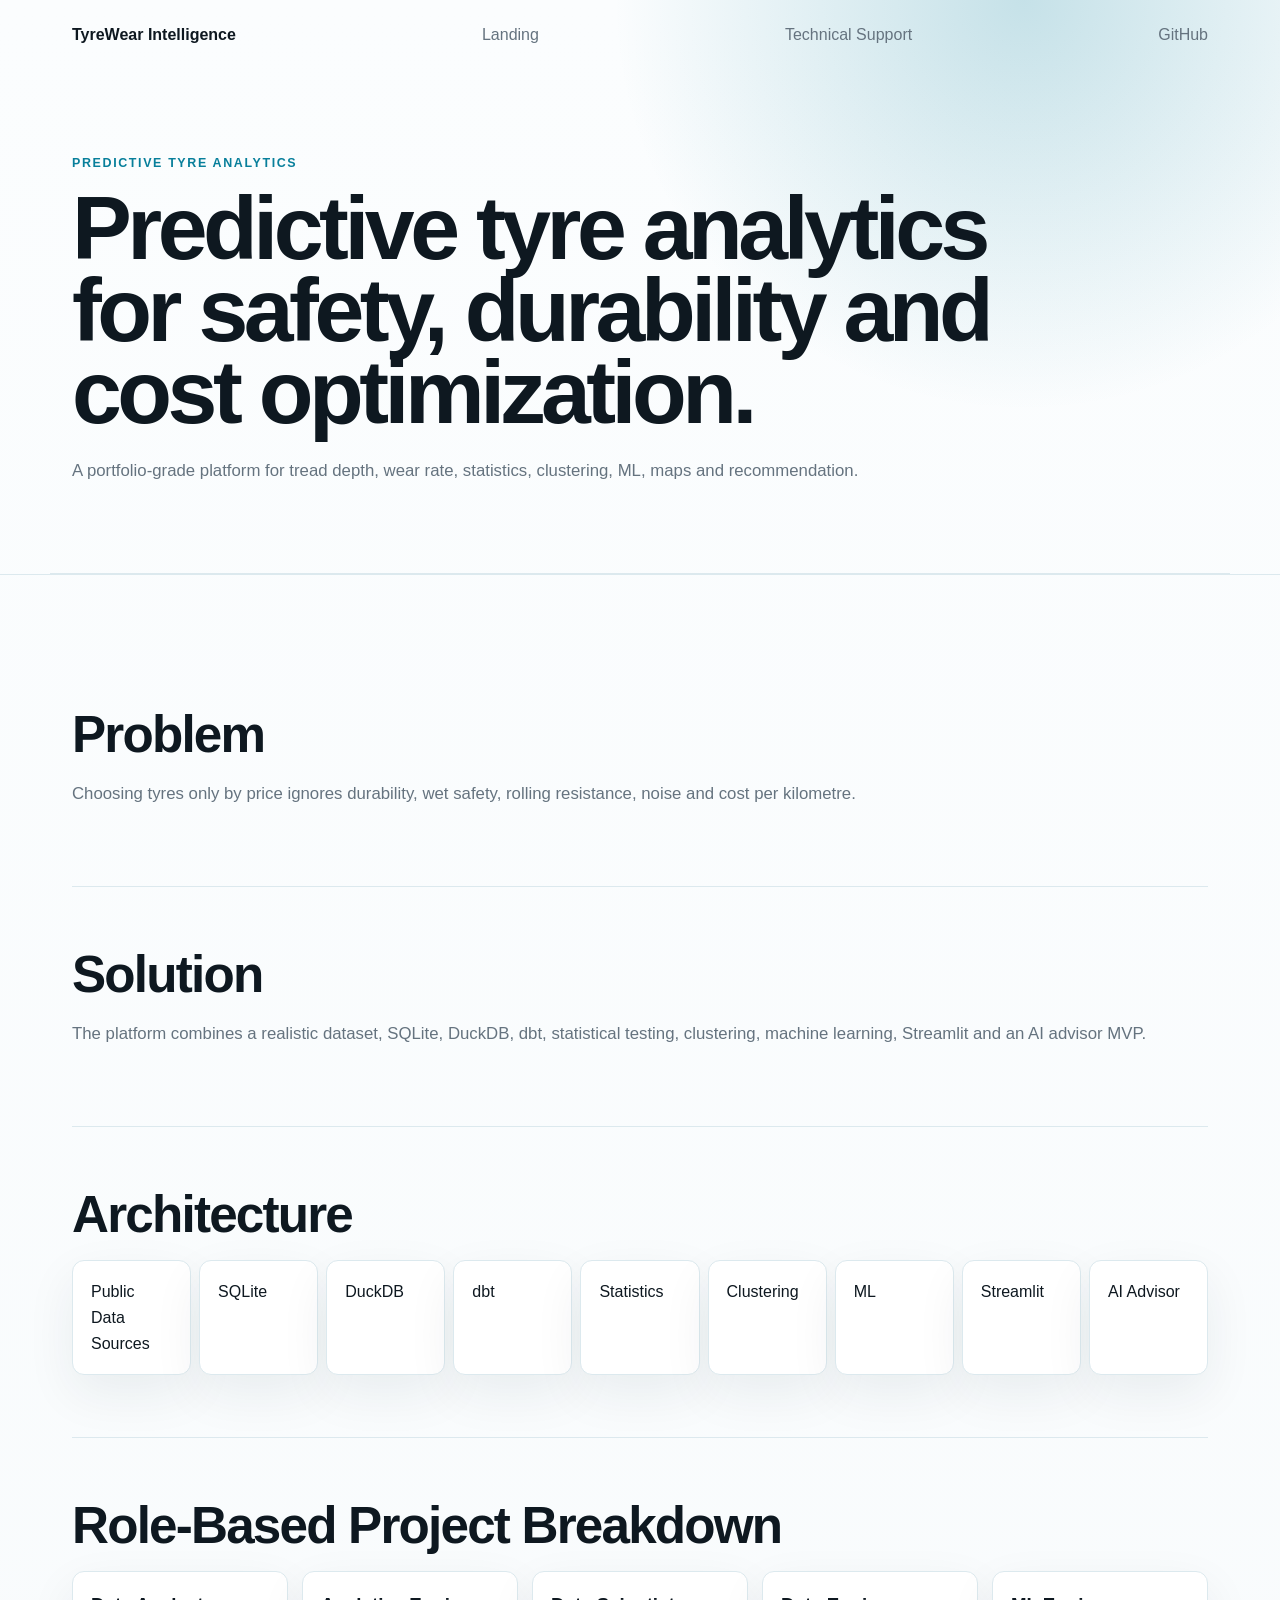
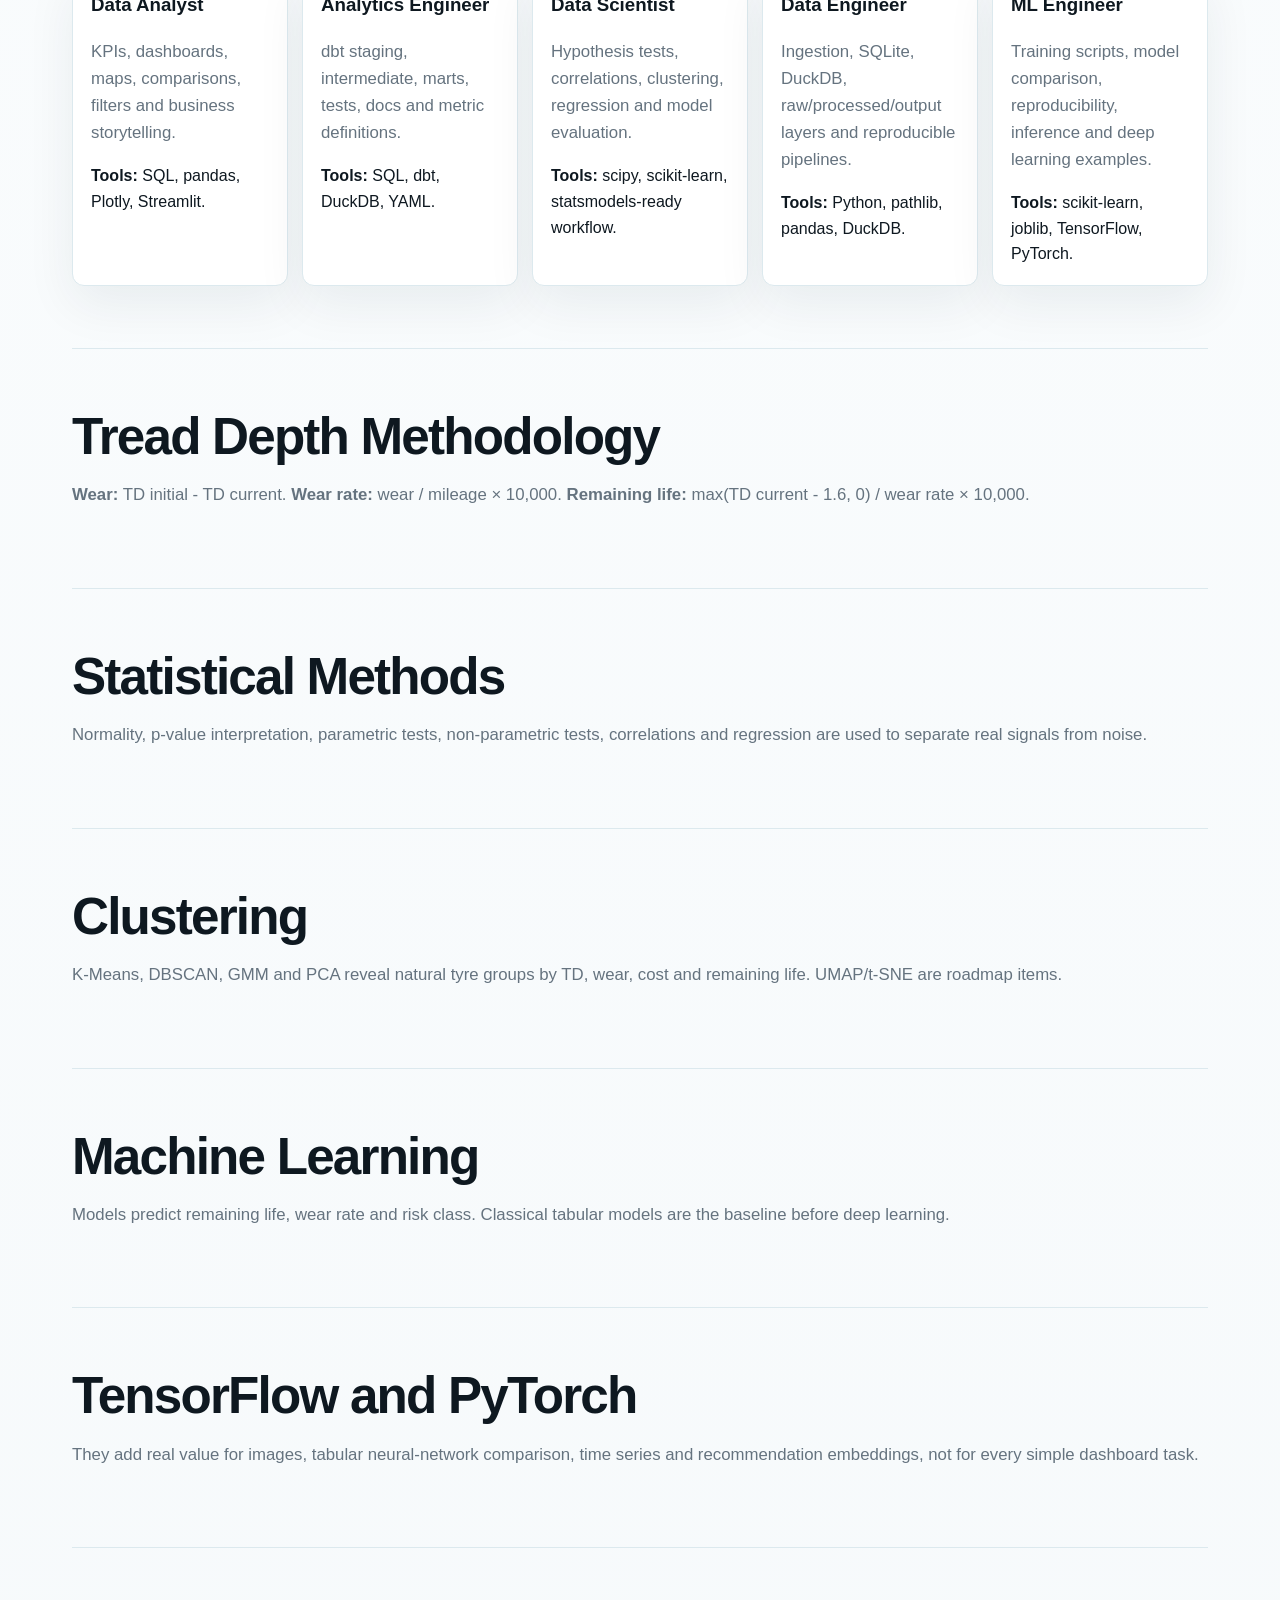
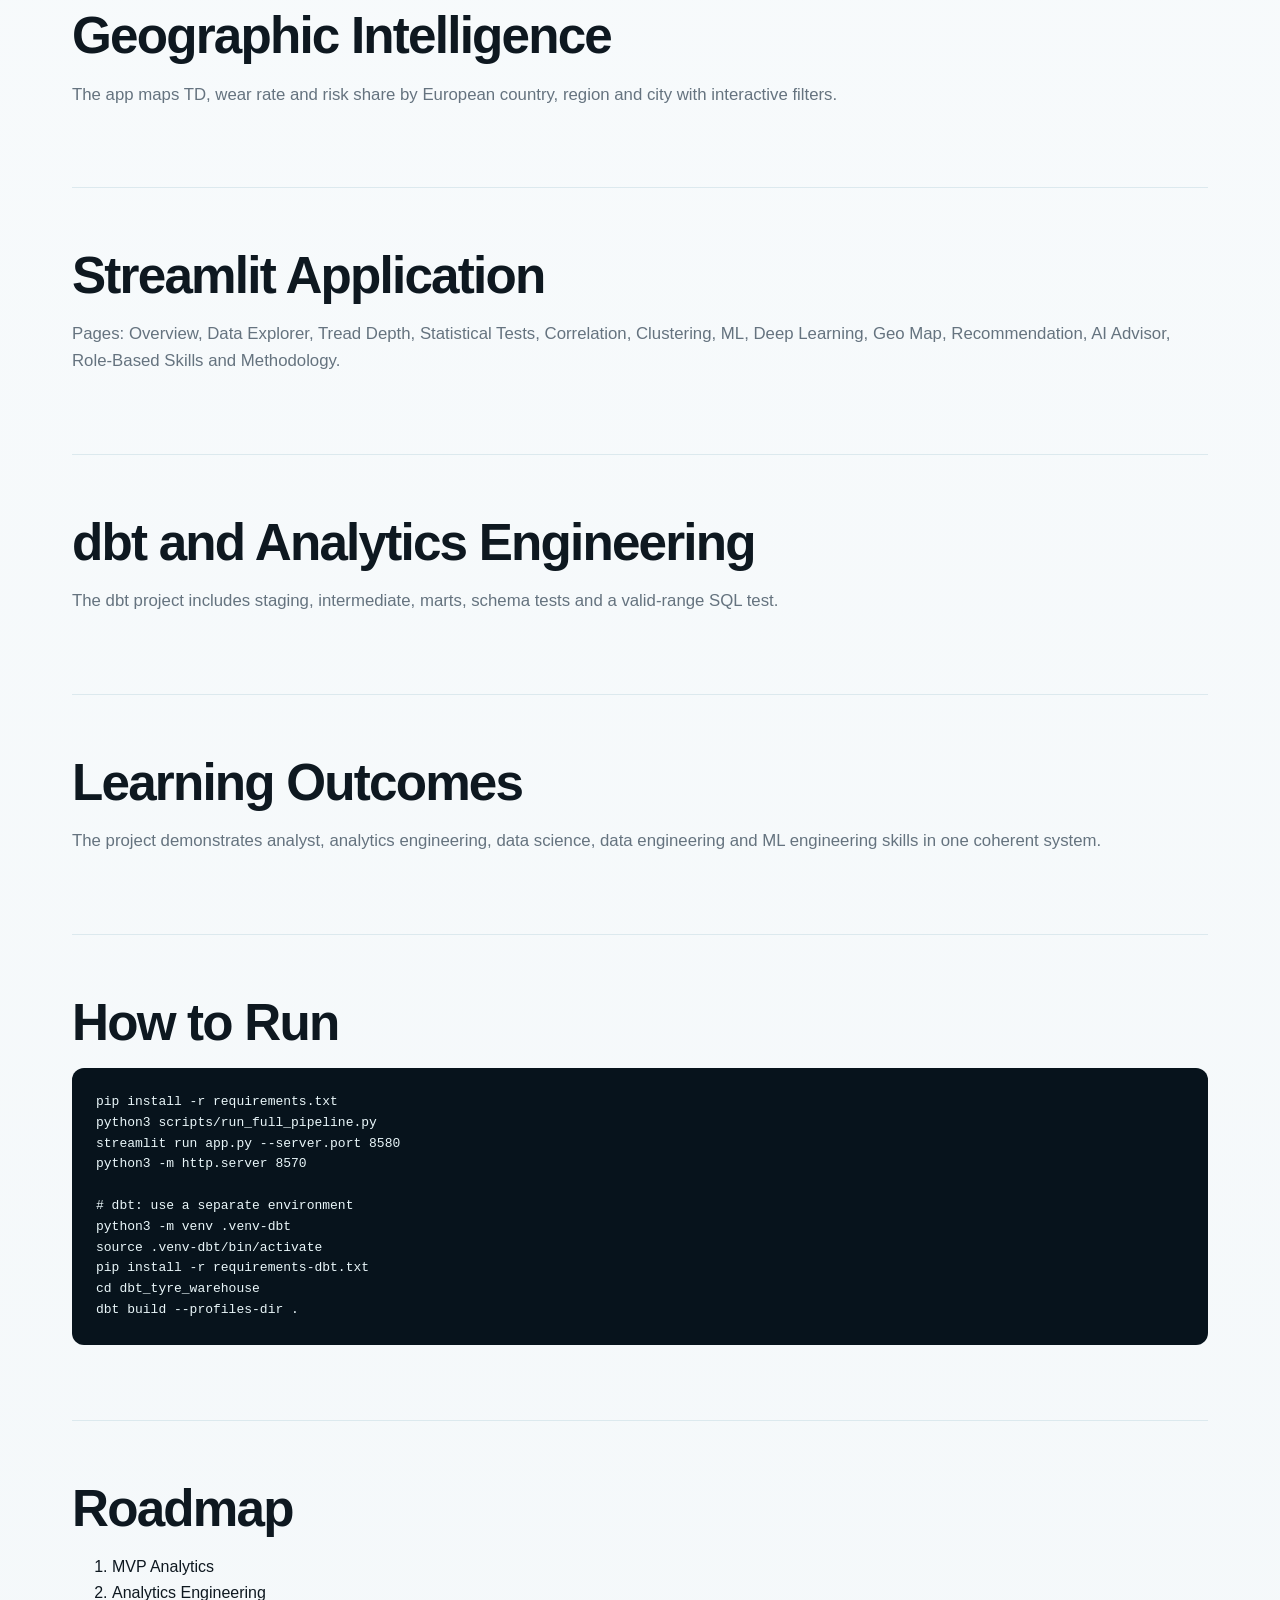
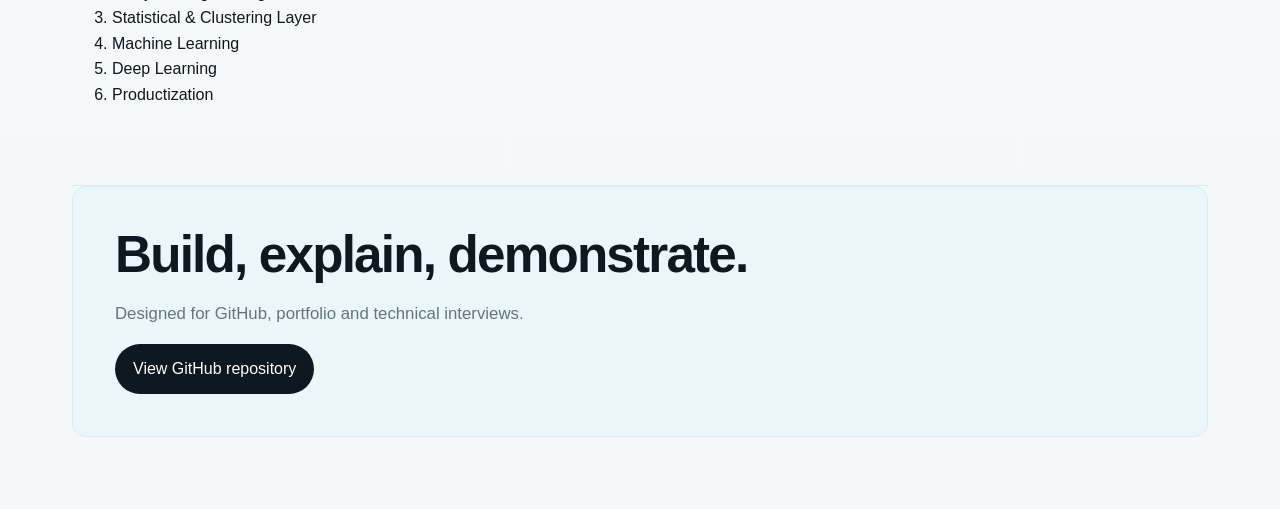
==== docs_html/index.html @ f2911263 "feat: build professional tyrewear intelligence platform" ====
<!DOCTYPE html>
<html lang="en">
<head>
  <meta charset="UTF-8">
  <meta name="viewport" content="width=device-width, initial-scale=1.0">
  <title>TyreWear Intelligence Documentation</title>
  <link rel="stylesheet" href="style.css">
</head>
<body>
  <header class="hero">
    <nav><strong>TyreWear Intelligence</strong><a href="../index.html">Landing</a><a href="../technical_support.html">Technical Support</a><a href="https://github.com/JoseCCFerreira/tyrewear-intelligence">GitHub</a></nav>
    <section>
      <p class="eyebrow">Predictive tyre analytics</p>
      <h1>Predictive tyre analytics for safety, durability and cost optimization.</h1>
      <p>A portfolio-grade platform for tread depth, wear rate, statistics, clustering, ML, maps and recommendation.</p>
    </section>
  </header>
  <main>
    <section><h2>Problem</h2><p>Choosing tyres only by price ignores durability, wet safety, rolling resistance, noise and cost per kilometre.</p></section>
    <section><h2>Solution</h2><p>The platform combines a realistic dataset, SQLite, DuckDB, dbt, statistical testing, clustering, machine learning, Streamlit and an AI advisor MVP.</p></section>
    <section><h2>Architecture</h2><div class="flow"><span>Public Data Sources</span><span>SQLite</span><span>DuckDB</span><span>dbt</span><span>Statistics</span><span>Clustering</span><span>ML</span><span>Streamlit</span><span>AI Advisor</span></div></section>
    <section><h2>Role-Based Project Breakdown</h2><div class="cards">
      <article><h3>Data Analyst</h3><p>KPIs, dashboards, maps, comparisons, filters and business storytelling.</p><b>Tools:</b> SQL, pandas, Plotly, Streamlit.</article>
      <article><h3>Analytics Engineer</h3><p>dbt staging, intermediate, marts, tests, docs and metric definitions.</p><b>Tools:</b> SQL, dbt, DuckDB, YAML.</article>
      <article><h3>Data Scientist</h3><p>Hypothesis tests, correlations, clustering, regression and model evaluation.</p><b>Tools:</b> scipy, scikit-learn, statsmodels-ready workflow.</article>
      <article><h3>Data Engineer</h3><p>Ingestion, SQLite, DuckDB, raw/processed/output layers and reproducible pipelines.</p><b>Tools:</b> Python, pathlib, pandas, DuckDB.</article>
      <article><h3>ML Engineer</h3><p>Training scripts, model comparison, reproducibility, inference and deep learning examples.</p><b>Tools:</b> scikit-learn, joblib, TensorFlow, PyTorch.</article>
    </div></section>
    <section><h2>Tread Depth Methodology</h2><p><b>Wear:</b> TD initial - TD current. <b>Wear rate:</b> wear / mileage × 10,000. <b>Remaining life:</b> max(TD current - 1.6, 0) / wear rate × 10,000.</p></section>
    <section><h2>Statistical Methods</h2><p>Normality, p-value interpretation, parametric tests, non-parametric tests, correlations and regression are used to separate real signals from noise.</p></section>
    <section><h2>Clustering</h2><p>K-Means, DBSCAN, GMM and PCA reveal natural tyre groups by TD, wear, cost and remaining life. UMAP/t-SNE are roadmap items.</p></section>
    <section><h2>Machine Learning</h2><p>Models predict remaining life, wear rate and risk class. Classical tabular models are the baseline before deep learning.</p></section>
    <section><h2>TensorFlow and PyTorch</h2><p>They add real value for images, tabular neural-network comparison, time series and recommendation embeddings, not for every simple dashboard task.</p></section>
    <section><h2>Geographic Intelligence</h2><p>The app maps TD, wear rate and risk share by European country, region and city with interactive filters.</p></section>
    <section><h2>Streamlit Application</h2><p>Pages: Overview, Data Explorer, Tread Depth, Statistical Tests, Correlation, Clustering, ML, Deep Learning, Geo Map, Recommendation, AI Advisor, Role-Based Skills and Methodology.</p></section>
    <section><h2>dbt and Analytics Engineering</h2><p>The dbt project includes staging, intermediate, marts, schema tests and a valid-range SQL test.</p></section>
    <section><h2>Learning Outcomes</h2><p>The project demonstrates analyst, analytics engineering, data science, data engineering and ML engineering skills in one coherent system.</p></section>
    <section><h2>How to Run</h2><pre><code>pip install -r requirements.txt
python3 scripts/run_full_pipeline.py
streamlit run app.py --server.port 8580
python3 -m http.server 8570

# dbt: use a separate environment
python3 -m venv .venv-dbt
source .venv-dbt/bin/activate
pip install -r requirements-dbt.txt
cd dbt_tyre_warehouse
dbt build --profiles-dir .</code></pre></section>
    <section><h2>Roadmap</h2><ol><li>MVP Analytics</li><li>Analytics Engineering</li><li>Statistical & Clustering Layer</li><li>Machine Learning</li><li>Deep Learning</li><li>Productization</li></ol></section>
    <section class="cta"><h2>Build, explain, demonstrate.</h2><p>Designed for GitHub, portfolio and technical interviews.</p><a href="https://github.com/JoseCCFerreira/tyrewear-intelligence">View GitHub repository</a></section>
  </main>
</body>
</html>
---- docs_html/style.css ----
:root{--bg:#f4f8fa;--ink:#0e1820;--muted:#65737f;--line:#dce9ee;--accent:#087f9b;--card:#fff;--soft:#eaf7fa}
*{box-sizing:border-box}body{margin:0;background:linear-gradient(180deg,#fbfdfe,var(--bg));color:var(--ink);font-family:Inter,Arial,sans-serif;line-height:1.6}a{color:inherit;text-decoration:none}
nav{display:flex;gap:22px;align-items:center;justify-content:space-between;max-width:1180px;margin:auto;padding:22px}
nav a{color:var(--muted)}.hero{background:radial-gradient(circle at 80% 0,rgba(8,127,155,.22),transparent 35%);border-bottom:1px solid var(--line)}.hero section,main{max-width:1180px;margin:auto;padding:72px 22px}.eyebrow{color:var(--accent);font-size:.78rem;text-transform:uppercase;letter-spacing:.13em;font-weight:800}
h1{max-width:950px;font-size:clamp(3rem,7vw,6rem);line-height:.92;letter-spacing:-.05em;margin:0 0 24px}h2{font-size:clamp(2rem,4vw,3.5rem);line-height:1;margin:0 0 20px;letter-spacing:-.035em}p{color:var(--muted);font-size:1.05rem}
section{padding:62px 0;border-bottom:1px solid var(--line)}.flow{display:grid;grid-template-columns:repeat(9,1fr);gap:8px}.flow span,.cards article{background:var(--card);border:1px solid var(--line);border-radius:12px;padding:18px;box-shadow:0 18px 50px rgba(0,40,60,.07)}
.cards{display:grid;grid-template-columns:repeat(5,1fr);gap:14px}.cards article{min-height:230px}.cards h3{margin-top:0}pre{background:#07131c;color:#eaf7fa;padding:24px;border-radius:12px;overflow:auto}.cta{background:var(--soft);padding:42px;border:1px solid var(--line);border-radius:14px}.cta a{display:inline-block;background:var(--ink);color:white;padding:12px 18px;border-radius:999px}
@media(max-width:900px){.flow,.cards{grid-template-columns:1fr}nav{align-items:flex-start;flex-direction:column}}
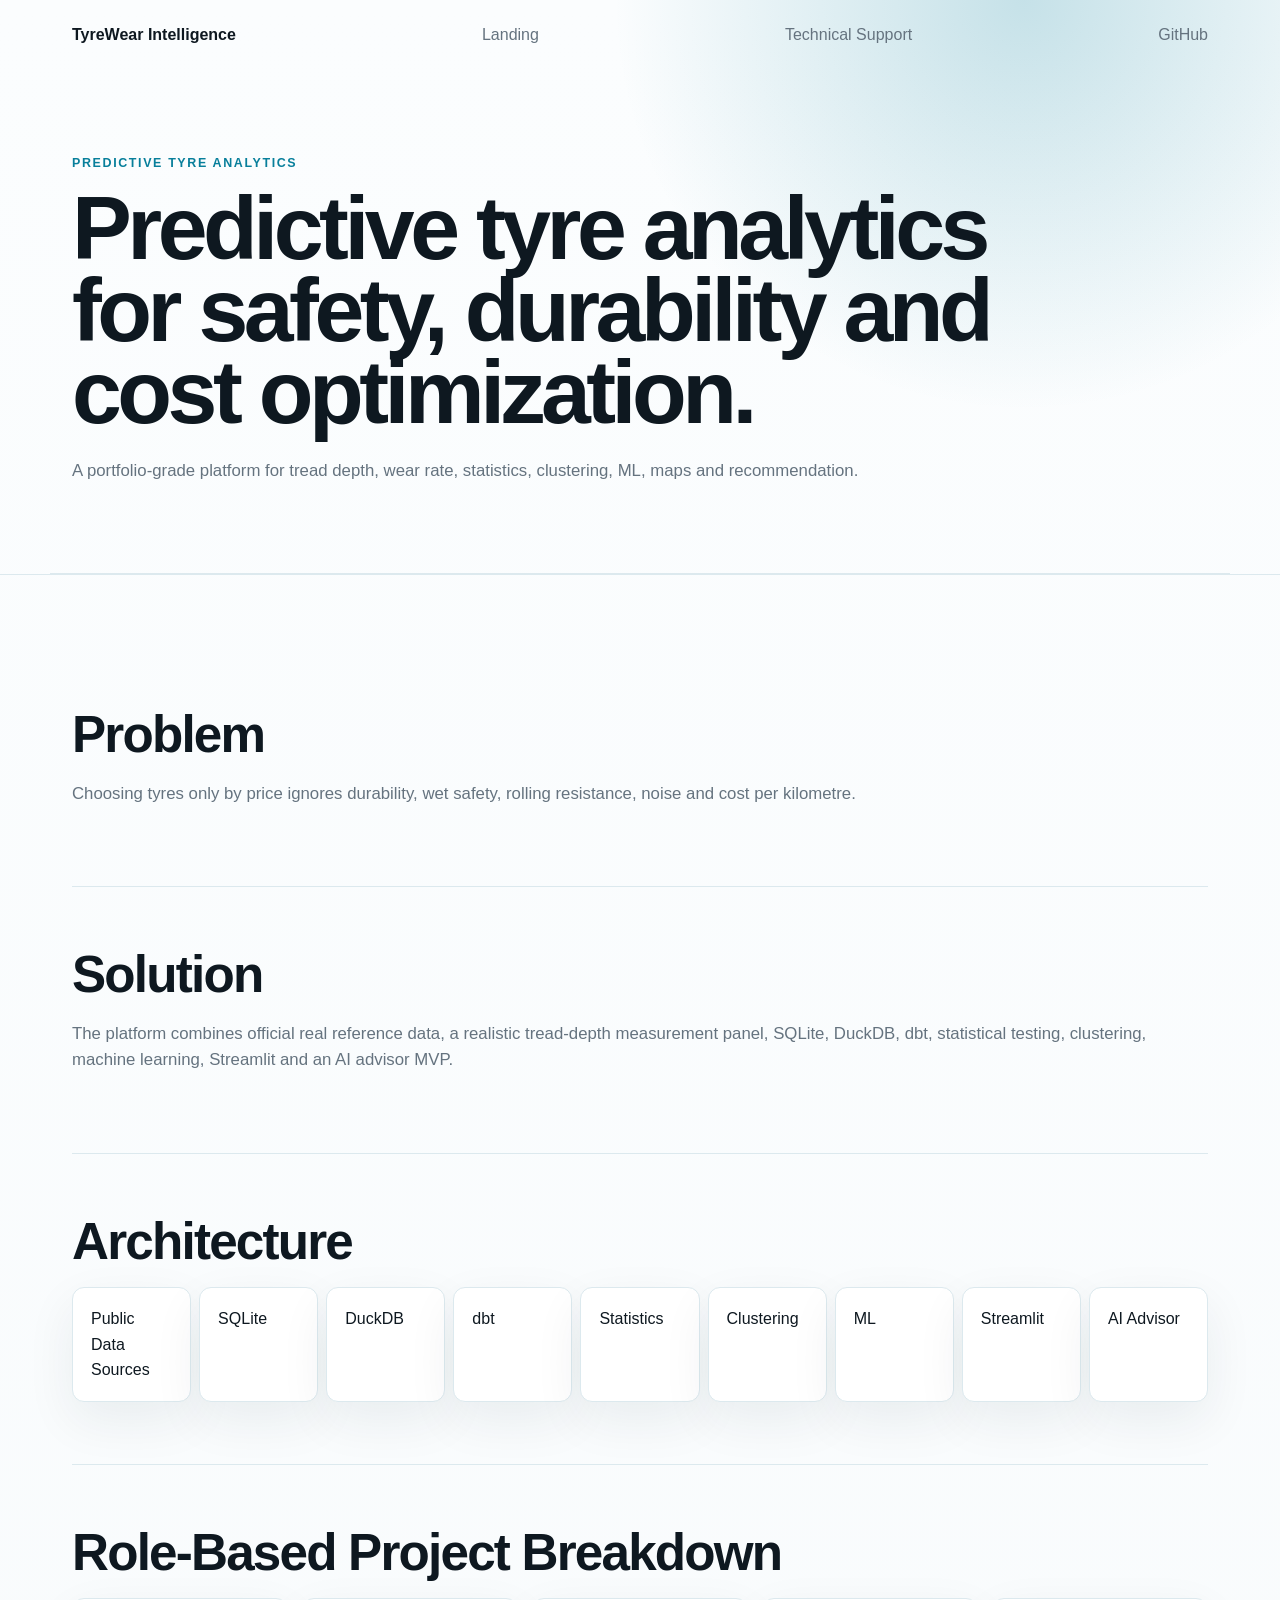
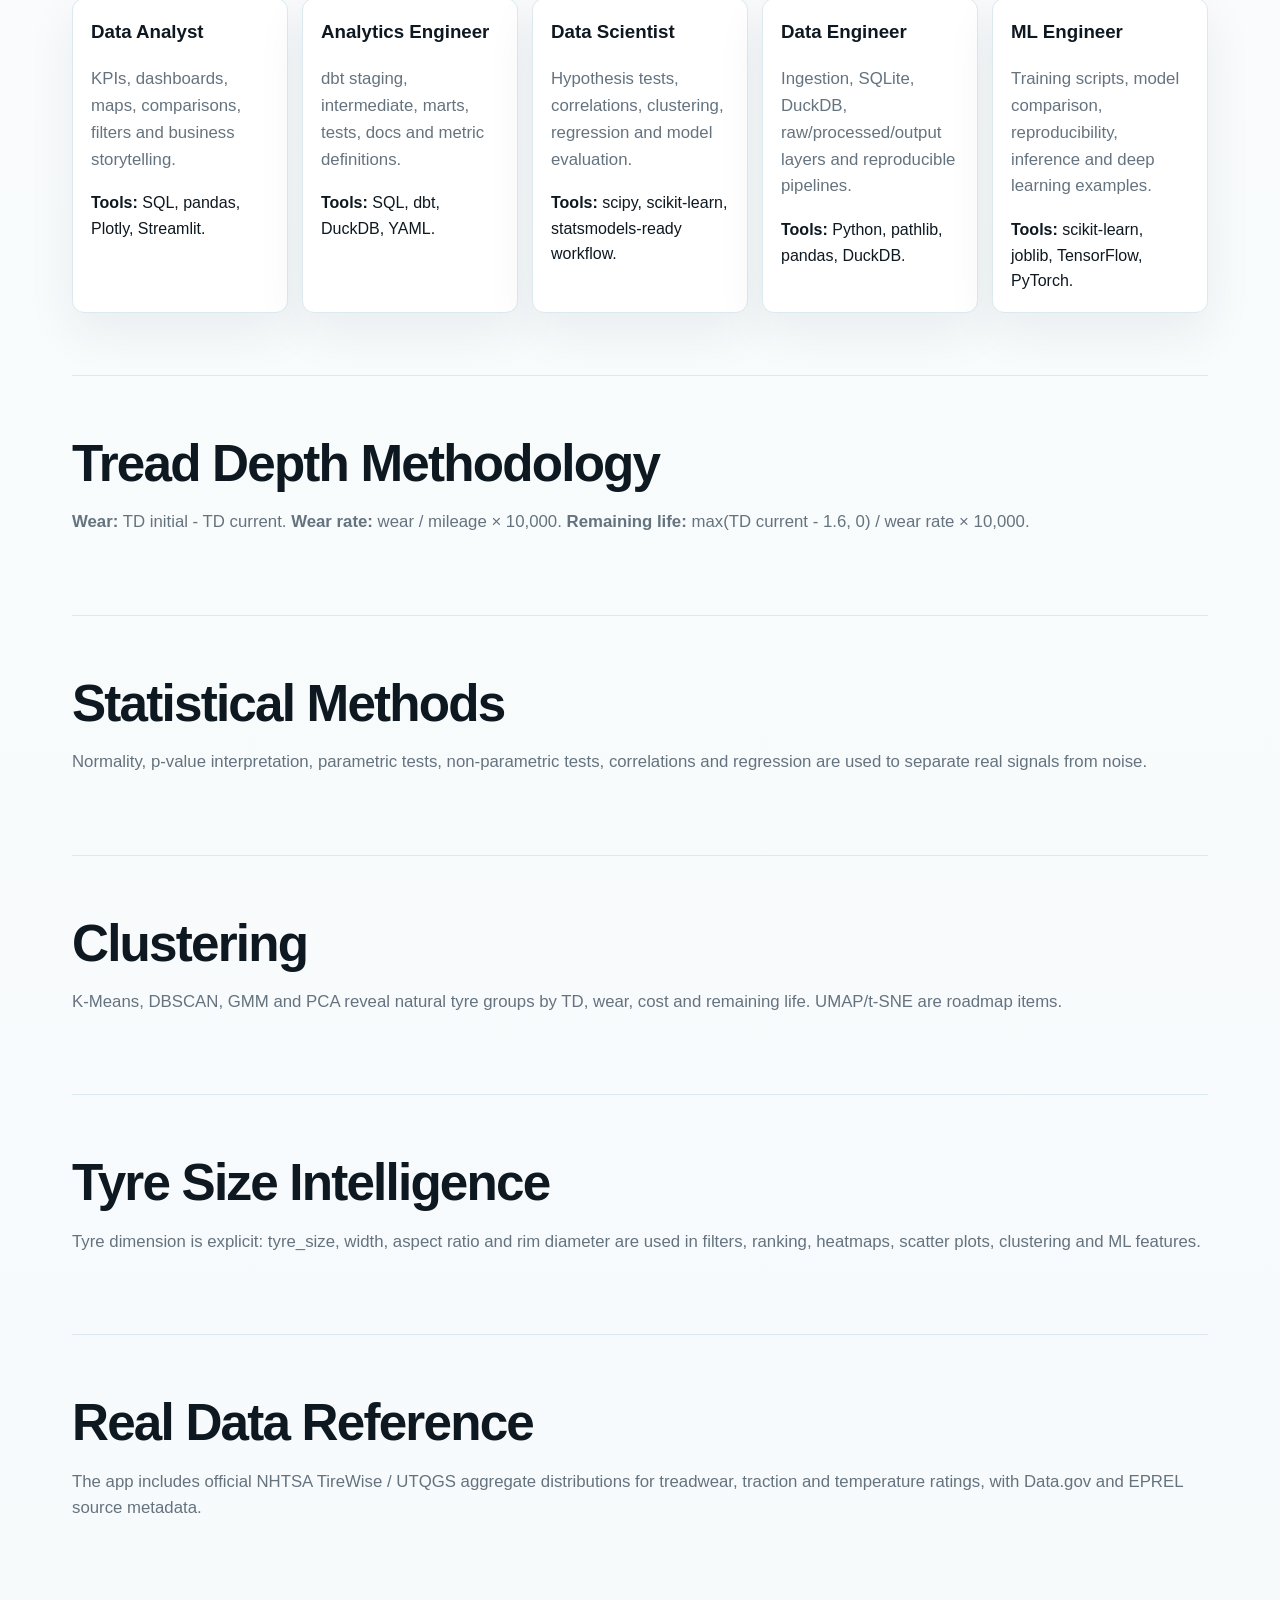
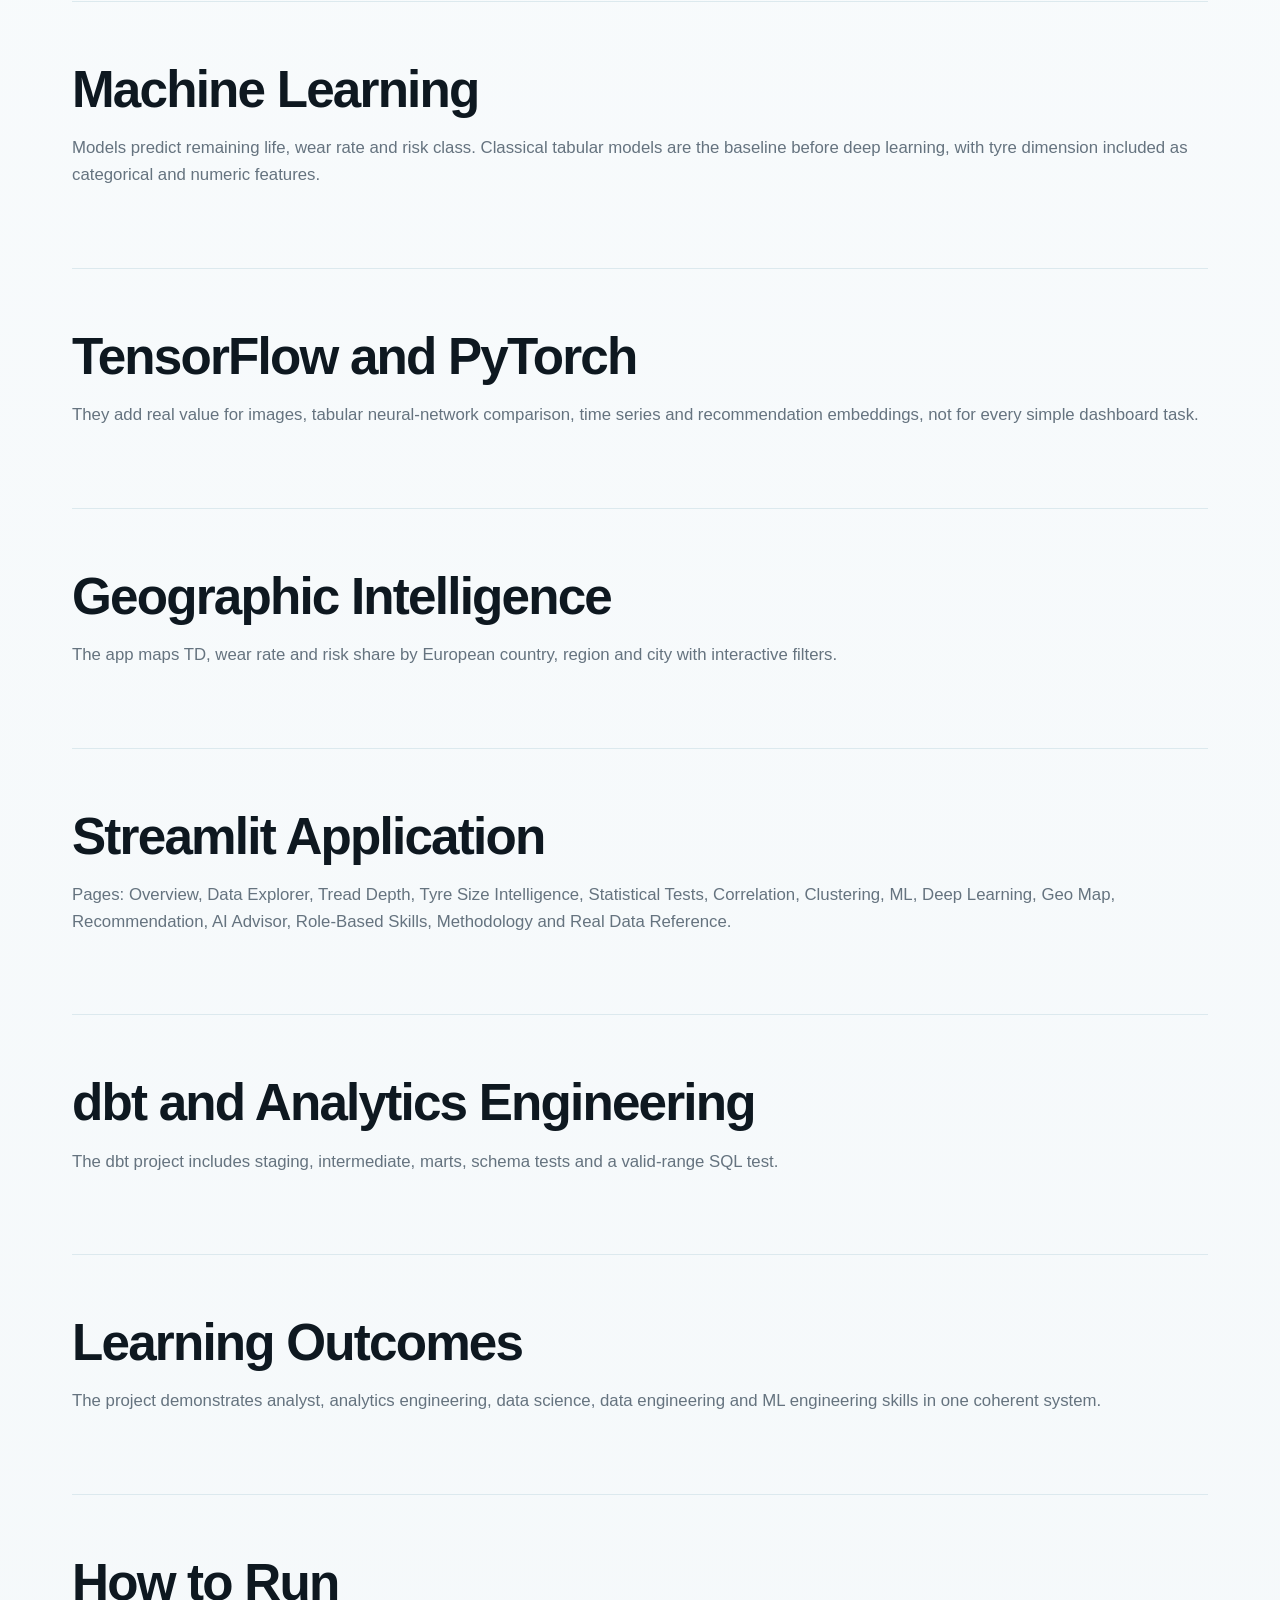
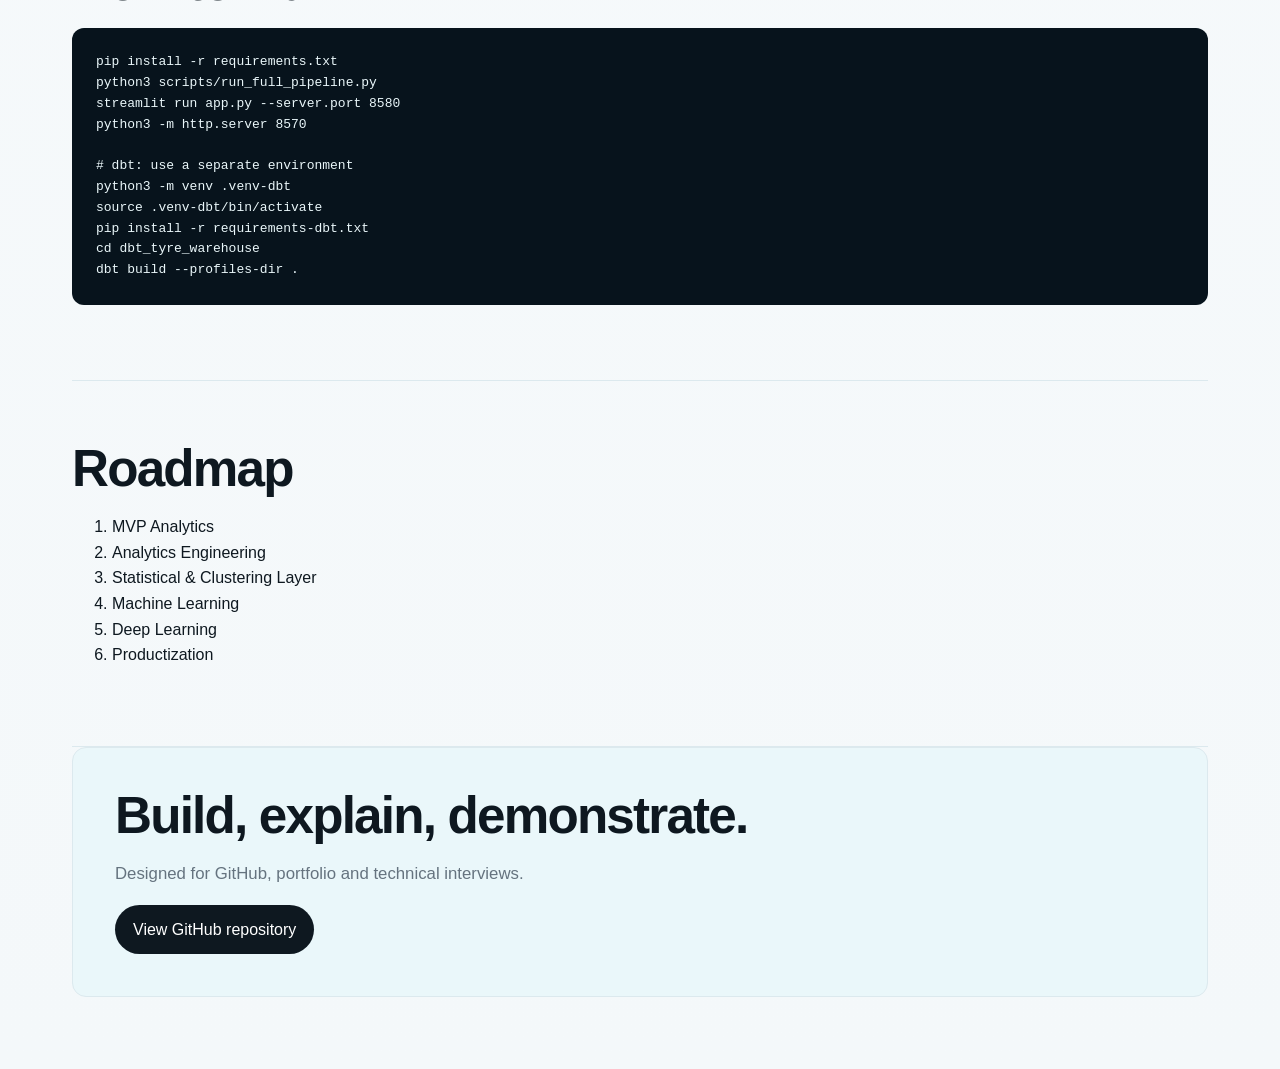
==== commit d8b2ab95: "feat: add tyre size intelligence and real reference data" ====
--- a/docs_html/index.html
+++ b/docs_html/index.html
@@ -17,7 +17,7 @@
   </header>
   <main>
     <section><h2>Problem</h2><p>Choosing tyres only by price ignores durability, wet safety, rolling resistance, noise and cost per kilometre.</p></section>
-    <section><h2>Solution</h2><p>The platform combines a realistic dataset, SQLite, DuckDB, dbt, statistical testing, clustering, machine learning, Streamlit and an AI advisor MVP.</p></section>
+    <section><h2>Solution</h2><p>The platform combines official real reference data, a realistic tread-depth measurement panel, SQLite, DuckDB, dbt, statistical testing, clustering, machine learning, Streamlit and an AI advisor MVP.</p></section>
     <section><h2>Architecture</h2><div class="flow"><span>Public Data Sources</span><span>SQLite</span><span>DuckDB</span><span>dbt</span><span>Statistics</span><span>Clustering</span><span>ML</span><span>Streamlit</span><span>AI Advisor</span></div></section>
     <section><h2>Role-Based Project Breakdown</h2><div class="cards">
       <article><h3>Data Analyst</h3><p>KPIs, dashboards, maps, comparisons, filters and business storytelling.</p><b>Tools:</b> SQL, pandas, Plotly, Streamlit.</article>
@@ -29,10 +29,12 @@
     <section><h2>Tread Depth Methodology</h2><p><b>Wear:</b> TD initial - TD current. <b>Wear rate:</b> wear / mileage × 10,000. <b>Remaining life:</b> max(TD current - 1.6, 0) / wear rate × 10,000.</p></section>
     <section><h2>Statistical Methods</h2><p>Normality, p-value interpretation, parametric tests, non-parametric tests, correlations and regression are used to separate real signals from noise.</p></section>
     <section><h2>Clustering</h2><p>K-Means, DBSCAN, GMM and PCA reveal natural tyre groups by TD, wear, cost and remaining life. UMAP/t-SNE are roadmap items.</p></section>
-    <section><h2>Machine Learning</h2><p>Models predict remaining life, wear rate and risk class. Classical tabular models are the baseline before deep learning.</p></section>
+    <section><h2>Tyre Size Intelligence</h2><p>Tyre dimension is explicit: tyre_size, width, aspect ratio and rim diameter are used in filters, ranking, heatmaps, scatter plots, clustering and ML features.</p></section>
+    <section><h2>Real Data Reference</h2><p>The app includes official NHTSA TireWise / UTQGS aggregate distributions for treadwear, traction and temperature ratings, with Data.gov and EPREL source metadata.</p></section>
+    <section><h2>Machine Learning</h2><p>Models predict remaining life, wear rate and risk class. Classical tabular models are the baseline before deep learning, with tyre dimension included as categorical and numeric features.</p></section>
     <section><h2>TensorFlow and PyTorch</h2><p>They add real value for images, tabular neural-network comparison, time series and recommendation embeddings, not for every simple dashboard task.</p></section>
     <section><h2>Geographic Intelligence</h2><p>The app maps TD, wear rate and risk share by European country, region and city with interactive filters.</p></section>
-    <section><h2>Streamlit Application</h2><p>Pages: Overview, Data Explorer, Tread Depth, Statistical Tests, Correlation, Clustering, ML, Deep Learning, Geo Map, Recommendation, AI Advisor, Role-Based Skills and Methodology.</p></section>
+    <section><h2>Streamlit Application</h2><p>Pages: Overview, Data Explorer, Tread Depth, Tyre Size Intelligence, Statistical Tests, Correlation, Clustering, ML, Deep Learning, Geo Map, Recommendation, AI Advisor, Role-Based Skills, Methodology and Real Data Reference.</p></section>
     <section><h2>dbt and Analytics Engineering</h2><p>The dbt project includes staging, intermediate, marts, schema tests and a valid-range SQL test.</p></section>
     <section><h2>Learning Outcomes</h2><p>The project demonstrates analyst, analytics engineering, data science, data engineering and ML engineering skills in one coherent system.</p></section>
     <section><h2>How to Run</h2><pre><code>pip install -r requirements.txt
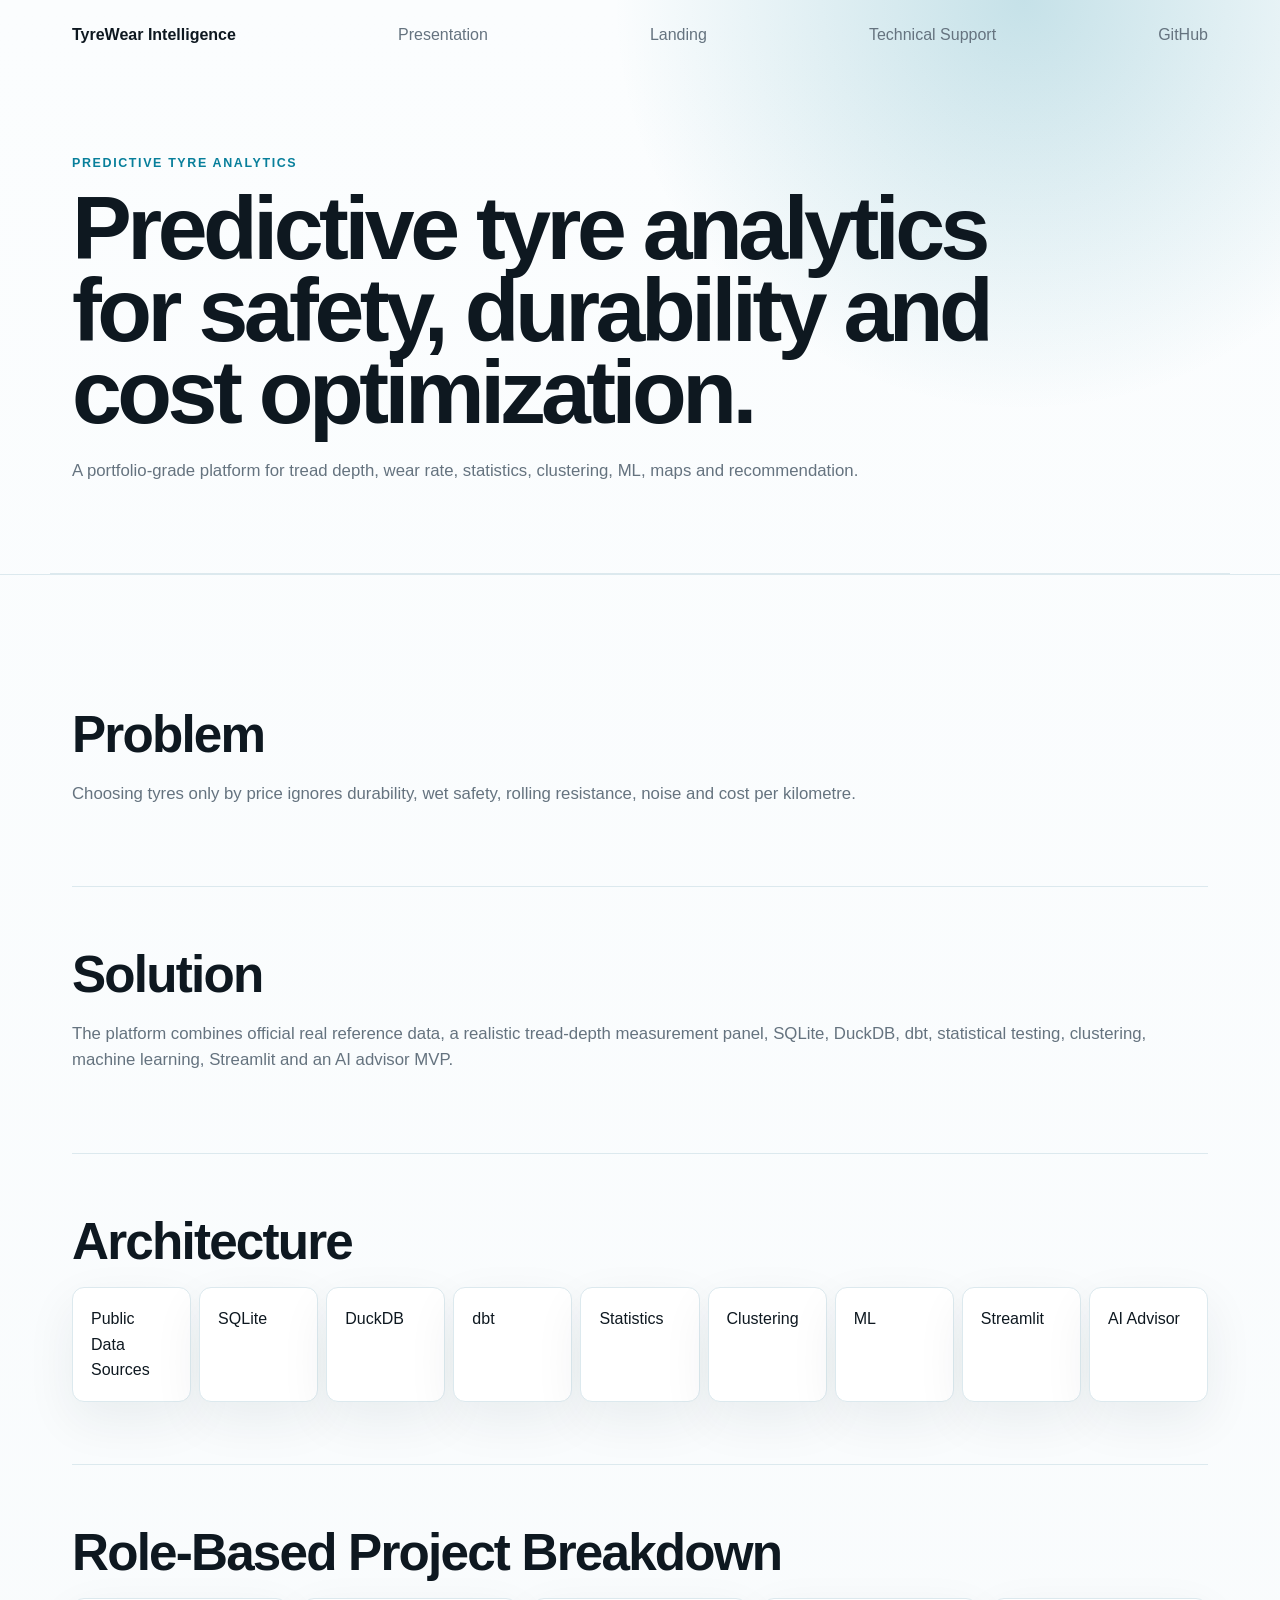
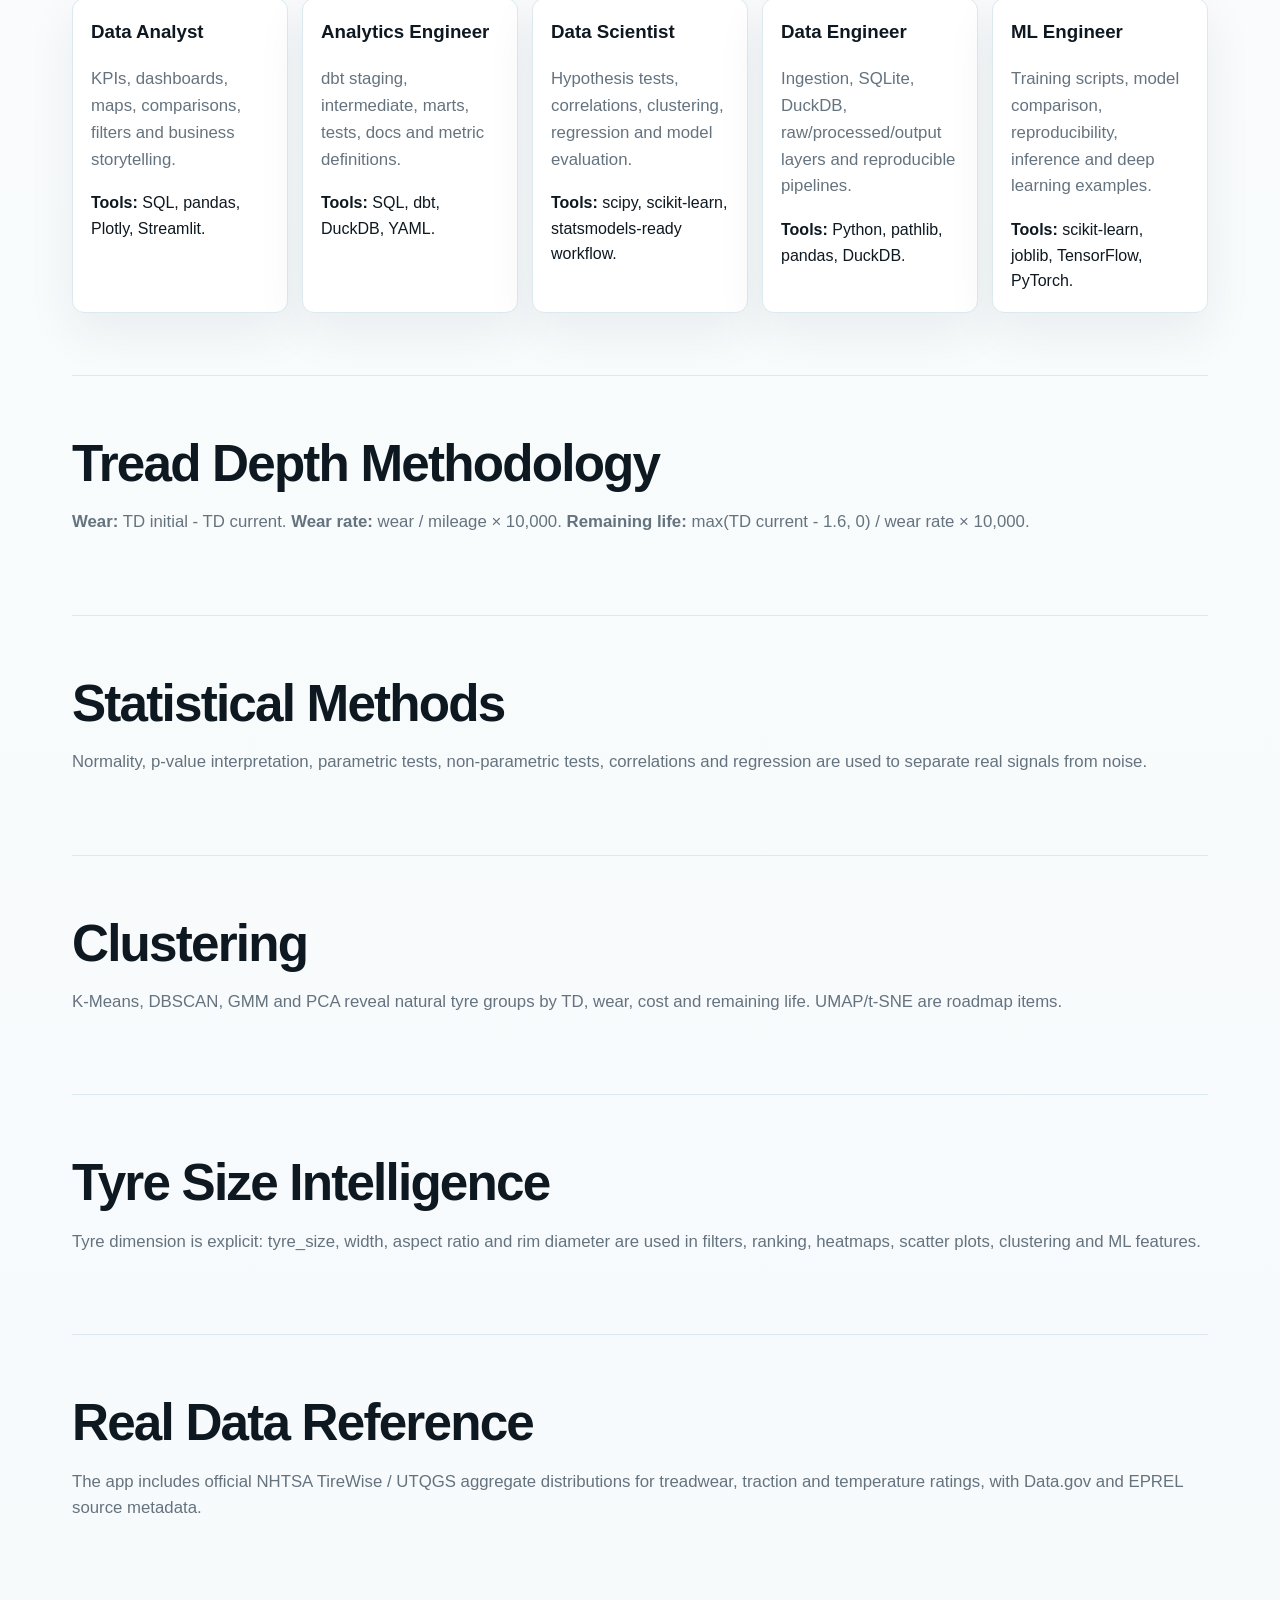
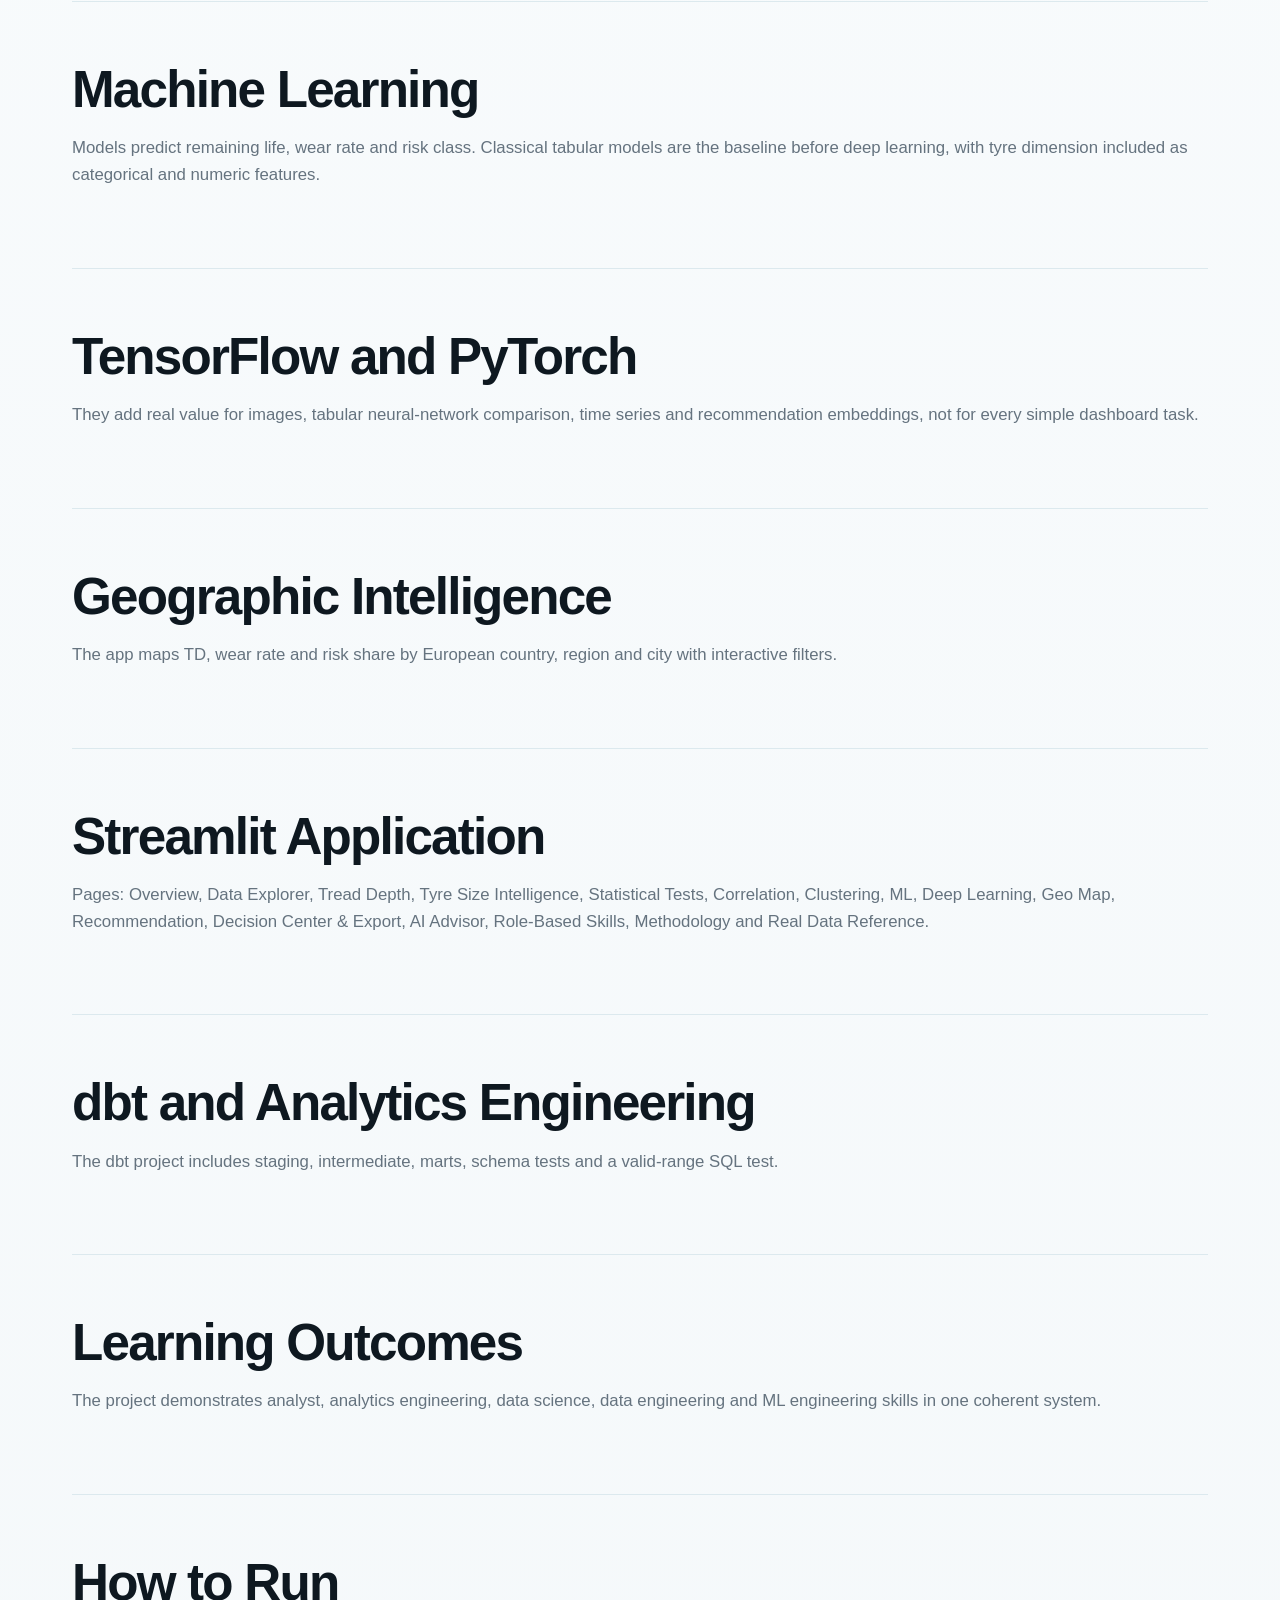
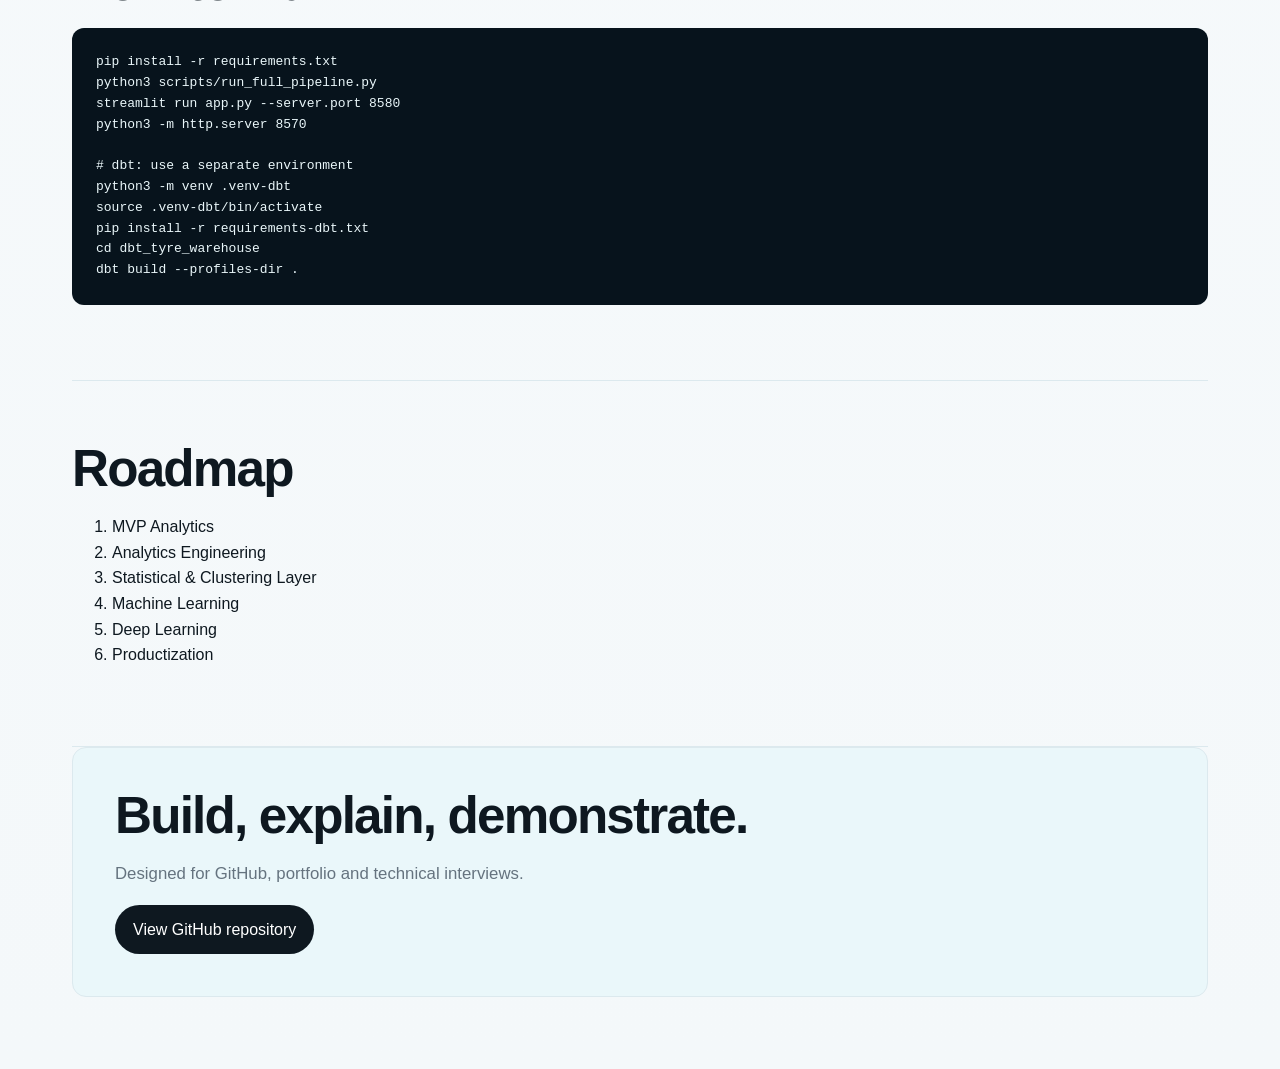
==== commit 35e059d7: "feat: add decision export center and project presentation" ====
--- a/docs_html/index.html
+++ b/docs_html/index.html
@@ -8,7 +8,7 @@
 </head>
 <body>
   <header class="hero">
-    <nav><strong>TyreWear Intelligence</strong><a href="../index.html">Landing</a><a href="../technical_support.html">Technical Support</a><a href="https://github.com/JoseCCFerreira/tyrewear-intelligence">GitHub</a></nav>
+    <nav><strong>TyreWear Intelligence</strong><a href="presentation.html">Presentation</a><a href="../index.html">Landing</a><a href="../technical_support.html">Technical Support</a><a href="https://github.com/JoseCCFerreira/tyrewear-intelligence">GitHub</a></nav>
     <section>
       <p class="eyebrow">Predictive tyre analytics</p>
       <h1>Predictive tyre analytics for safety, durability and cost optimization.</h1>
@@ -34,7 +34,7 @@
     <section><h2>Machine Learning</h2><p>Models predict remaining life, wear rate and risk class. Classical tabular models are the baseline before deep learning, with tyre dimension included as categorical and numeric features.</p></section>
     <section><h2>TensorFlow and PyTorch</h2><p>They add real value for images, tabular neural-network comparison, time series and recommendation embeddings, not for every simple dashboard task.</p></section>
     <section><h2>Geographic Intelligence</h2><p>The app maps TD, wear rate and risk share by European country, region and city with interactive filters.</p></section>
-    <section><h2>Streamlit Application</h2><p>Pages: Overview, Data Explorer, Tread Depth, Tyre Size Intelligence, Statistical Tests, Correlation, Clustering, ML, Deep Learning, Geo Map, Recommendation, AI Advisor, Role-Based Skills, Methodology and Real Data Reference.</p></section>
+    <section><h2>Streamlit Application</h2><p>Pages: Overview, Data Explorer, Tread Depth, Tyre Size Intelligence, Statistical Tests, Correlation, Clustering, ML, Deep Learning, Geo Map, Recommendation, Decision Center & Export, AI Advisor, Role-Based Skills, Methodology and Real Data Reference.</p></section>
     <section><h2>dbt and Analytics Engineering</h2><p>The dbt project includes staging, intermediate, marts, schema tests and a valid-range SQL test.</p></section>
     <section><h2>Learning Outcomes</h2><p>The project demonstrates analyst, analytics engineering, data science, data engineering and ML engineering skills in one coherent system.</p></section>
     <section><h2>How to Run</h2><pre><code>pip install -r requirements.txt
--- a/docs_html/style.css
+++ b/docs_html/style.css
@@ -4,5 +4,5 @@
 nav a{color:var(--muted)}.hero{background:radial-gradient(circle at 80% 0,rgba(8,127,155,.22),transparent 35%);border-bottom:1px solid var(--line)}.hero section,main{max-width:1180px;margin:auto;padding:72px 22px}.eyebrow{color:var(--accent);font-size:.78rem;text-transform:uppercase;letter-spacing:.13em;font-weight:800}
 h1{max-width:950px;font-size:clamp(3rem,7vw,6rem);line-height:.92;letter-spacing:-.05em;margin:0 0 24px}h2{font-size:clamp(2rem,4vw,3.5rem);line-height:1;margin:0 0 20px;letter-spacing:-.035em}p{color:var(--muted);font-size:1.05rem}
 section{padding:62px 0;border-bottom:1px solid var(--line)}.flow{display:grid;grid-template-columns:repeat(9,1fr);gap:8px}.flow span,.cards article{background:var(--card);border:1px solid var(--line);border-radius:12px;padding:18px;box-shadow:0 18px 50px rgba(0,40,60,.07)}
-.cards{display:grid;grid-template-columns:repeat(5,1fr);gap:14px}.cards article{min-height:230px}.cards h3{margin-top:0}pre{background:#07131c;color:#eaf7fa;padding:24px;border-radius:12px;overflow:auto}.cta{background:var(--soft);padding:42px;border:1px solid var(--line);border-radius:14px}.cta a{display:inline-block;background:var(--ink);color:white;padding:12px 18px;border-radius:999px}
+.cards{display:grid;grid-template-columns:repeat(5,1fr);gap:14px}.cards-three{grid-template-columns:repeat(3,1fr)}.cards article{min-height:230px}.cards h3{margin-top:0}.clean-list{color:var(--muted);font-size:1.05rem}.clean-list li{margin:10px 0}.presentation-hero h1{max-width:1050px}pre{background:#07131c;color:#eaf7fa;padding:24px;border-radius:12px;overflow:auto}.cta{background:var(--soft);padding:42px;border:1px solid var(--line);border-radius:14px}.cta a{display:inline-block;background:var(--ink);color:white;padding:12px 18px;border-radius:999px}
 @media(max-width:900px){.flow,.cards{grid-template-columns:1fr}nav{align-items:flex-start;flex-direction:column}}
